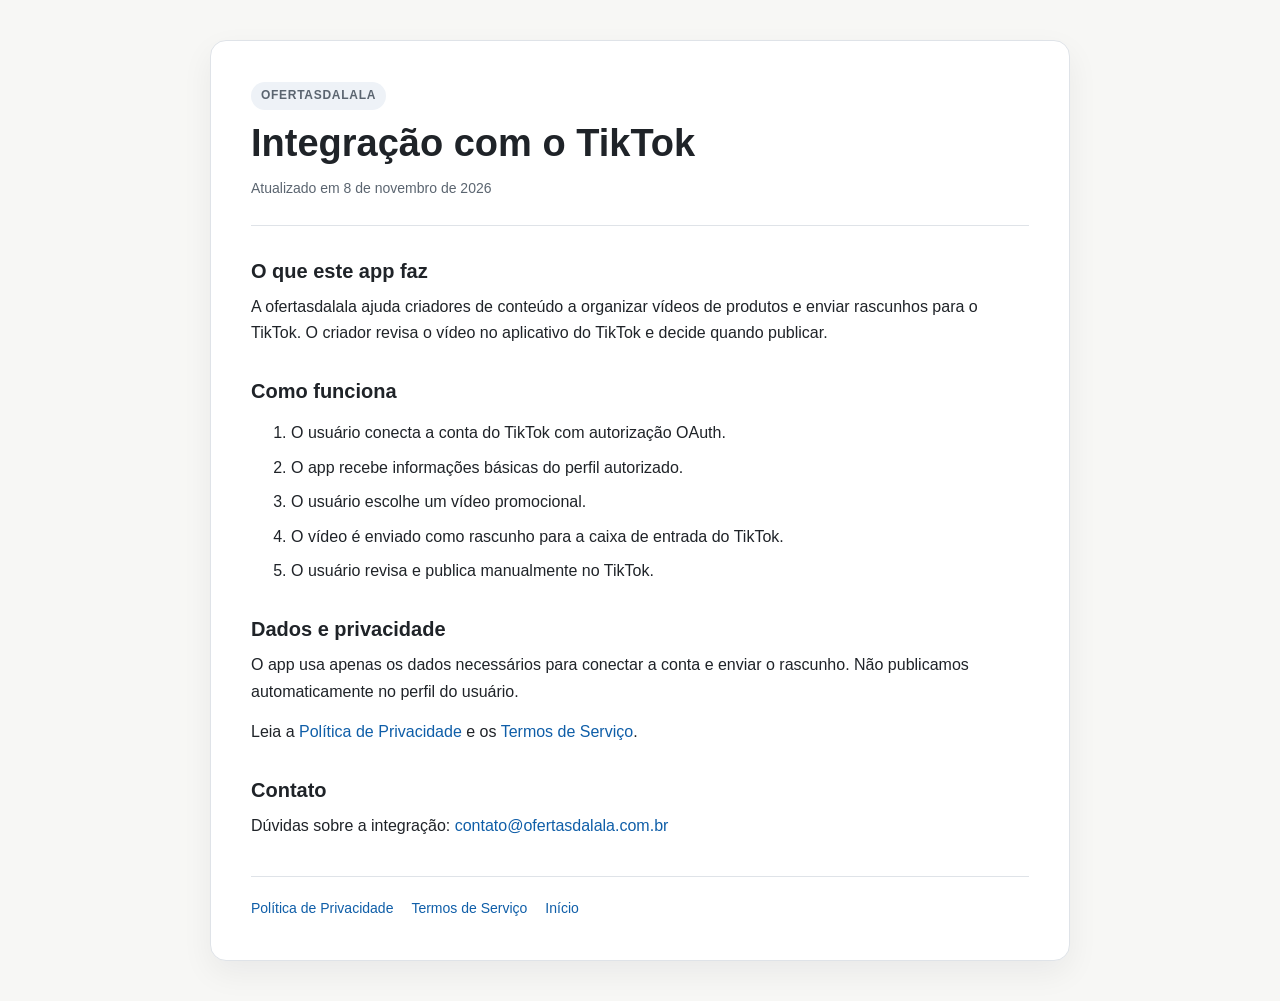
==== index.html @ 961e6e82 "Add files via upload" ====
<!DOCTYPE html>
<html lang="pt-BR">
<head>
  <meta charset="utf-8">
  <meta name="viewport" content="width=device-width, initial-scale=1">
  <title>ofertasdalala | Integração TikTok</title>
  <meta name="description" content="Ferramenta da ofertasdalala para preparar e enviar rascunhos de vídeos promocionais ao TikTok.">
  <link rel="stylesheet" href="style.css">
</head>
<body>
  <main class="pagina">
    <header class="cabecalho">
      <p class="selo">ofertasdalala</p>
      <h1>Integração com o TikTok</h1>
      <p class="atualizado">Atualizado em 8 de novembro de 2026</p>
    </header>

    <section>
      <h2>O que este app faz</h2>
      <p>
        A ofertasdalala ajuda criadores de conteúdo a organizar vídeos de produtos
        e enviar rascunhos para o TikTok. O criador revisa o vídeo no aplicativo do
        TikTok e decide quando publicar.
      </p>
    </section>

    <section>
      <h2>Como funciona</h2>
      <ol>
        <li>O usuário conecta a conta do TikTok com autorização OAuth.</li>
        <li>O app recebe informações básicas do perfil autorizado.</li>
        <li>O usuário escolhe um vídeo promocional.</li>
        <li>O vídeo é enviado como rascunho para a caixa de entrada do TikTok.</li>
        <li>O usuário revisa e publica manualmente no TikTok.</li>
      </ol>
    </section>

    <section>
      <h2>Dados e privacidade</h2>
      <p>
        O app usa apenas os dados necessários para conectar a conta e enviar o
        rascunho. Não publicamos automaticamente no perfil do usuário.
      </p>
      <p>
        Leia a <a href="politica.html">Política de Privacidade</a> e os
        <a href="termos.html">Termos de Serviço</a>.
      </p>
    </section>

    <section>
      <h2>Contato</h2>
      <p>
        Dúvidas sobre a integração:
        <a href="mailto:contato@ofertasdalala.com.br">contato@ofertasdalala.com.br</a>
      </p>
    </section>

    <footer class="rodape">
      <a href="politica.html">Política de Privacidade</a>
      <a href="termos.html">Termos de Serviço</a>
      <a href="https://ofertasdalala.github.io/tiktok/">Início</a>
    </footer>
  </main>
</body>
</html>
---- style.css ----
:root {
  color-scheme: light;
  --fundo: #f7f7f5;
  --texto: #1f2328;
  --suave: #5b6570;
  --borda: #dfe3e8;
  --destaque: #111827;
  --link: #0f5ea8;
}

* {
  box-sizing: border-box;
}

body {
  margin: 0;
  background: var(--fundo);
  color: var(--texto);
  font-family: "Segoe UI", Roboto, Helvetica, Arial, sans-serif;
  line-height: 1.65;
}

.pagina {
  width: min(860px, calc(100% - 32px));
  margin: 40px auto;
  background: #ffffff;
  border: 1px solid var(--borda);
  border-radius: 16px;
  padding: 40px;
  box-shadow: 0 12px 32px rgba(15, 23, 42, 0.06);
}

.cabecalho {
  border-bottom: 1px solid var(--borda);
  padding-bottom: 24px;
  margin-bottom: 28px;
}

.selo {
  display: inline-block;
  margin: 0 0 12px;
  padding: 4px 10px;
  border-radius: 999px;
  background: #eef2f7;
  color: var(--suave);
  font-size: 12px;
  font-weight: 700;
  letter-spacing: 0.06em;
  text-transform: uppercase;
}

h1 {
  margin: 0;
  font-size: clamp(28px, 4vw, 38px);
  line-height: 1.15;
}

h2 {
  margin: 32px 0 10px;
  font-size: 20px;
  line-height: 1.3;
}

p,
ul {
  margin: 0 0 14px;
}

ul {
  padding-left: 22px;
}

li {
  margin-bottom: 8px;
}

.atualizado {
  margin: 12px 0 0;
  color: var(--suave);
  font-size: 14px;
}

a {
  color: var(--link);
  text-decoration: none;
}

a:hover,
a:focus {
  text-decoration: underline;
}

strong {
  color: var(--destaque);
}

code {
  background: #f1f4f8;
  border-radius: 4px;
  padding: 1px 5px;
  font-size: 0.92em;
}

.rodape {
  display: flex;
  flex-wrap: wrap;
  gap: 18px;
  border-top: 1px solid var(--borda);
  margin-top: 36px;
  padding-top: 20px;
  font-size: 14px;
}

@media (max-width: 640px) {
  .pagina {
    margin: 16px auto;
    padding: 24px 20px;
    border-radius: 12px;
  }

  h1 {
    font-size: 28px;
  }

  h2 {
    font-size: 18px;
  }
}
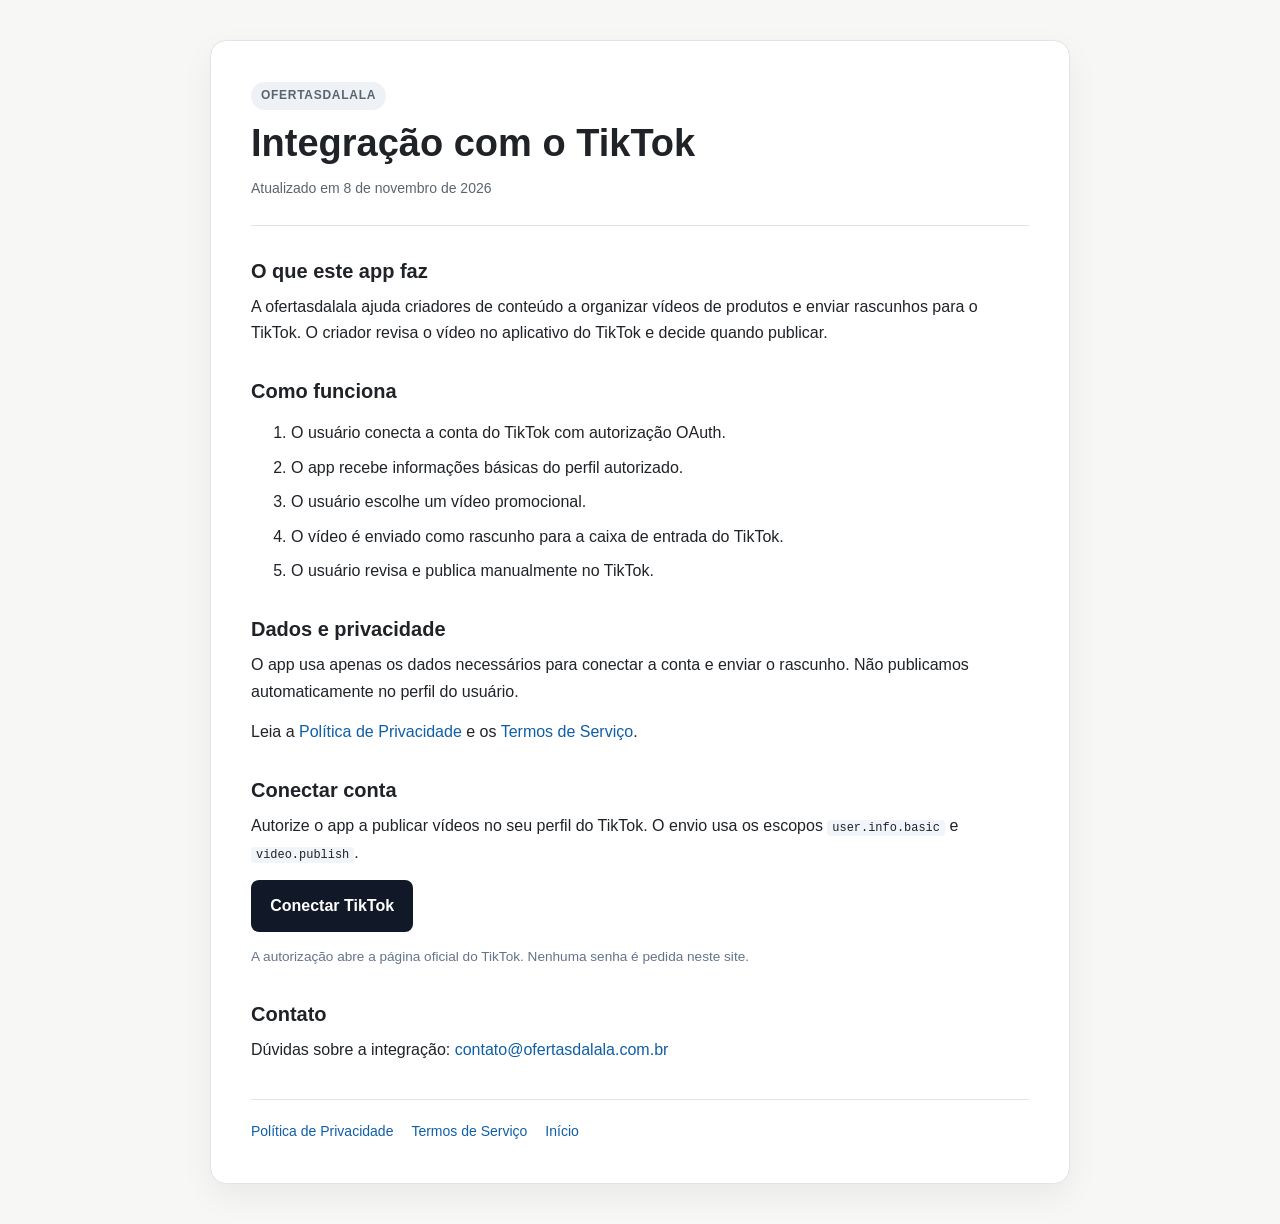
==== commit abb53f60: "Add files via upload" ====
--- a/index.html
+++ b/index.html
@@ -48,6 +48,21 @@
     </section>
 
     <section>
+      <h2>Conectar conta</h2>
+      <p>
+        Autorize o app a publicar vídeos no seu perfil do TikTok. O envio usa os
+        escopos <code>user.info.basic</code> e <code>video.publish</code>.
+      </p>
+      <p>
+        <a id="conectar" class="botao" href="#">Conectar TikTok</a>
+      </p>
+      <p class="aviso">
+        A autorização abre a página oficial do TikTok. Nenhuma senha é pedida
+        neste site.
+      </p>
+    </section>
+
+    <section>
       <h2>Contato</h2>
       <p>
         Dúvidas sobre a integração:
@@ -61,5 +76,20 @@
       <a href="https://ofertasdalala.github.io/tiktok/">Início</a>
     </footer>
   </main>
+
+  <script>
+    (() => {
+      const cliente = "sbaw8o228pvzmyu8tv";
+      const destino = "https://ofertasdalala.github.io/tiktok/callback/";
+      const estado = crypto.randomUUID();
+      const url = new URL("https://www.tiktok.com/v2/auth/authorize/");
+      url.searchParams.set("client_key", cliente);
+      url.searchParams.set("scope", "user.info.basic,video.publish");
+      url.searchParams.set("response_type", "code");
+      url.searchParams.set("redirect_uri", destino);
+      url.searchParams.set("state", estado);
+      document.getElementById("conectar").href = url.toString();
+    })();
+  </script>
 </body>
 </html>
--- a/style.css
+++ b/style.css
@@ -126,3 +126,22 @@
     font-size: 18px;
   }
 }
+
+.botao {
+  display: inline-block;
+  padding: 0.8rem 1.2rem;
+  border-radius: 0.5rem;
+  background: #111827;
+  color: #fff;
+  font-weight: 700;
+  text-decoration: none;
+}
+
+.botao:hover {
+  background: #374151;
+}
+
+.aviso {
+  font-size: 0.85rem;
+  color: #64748b;
+}
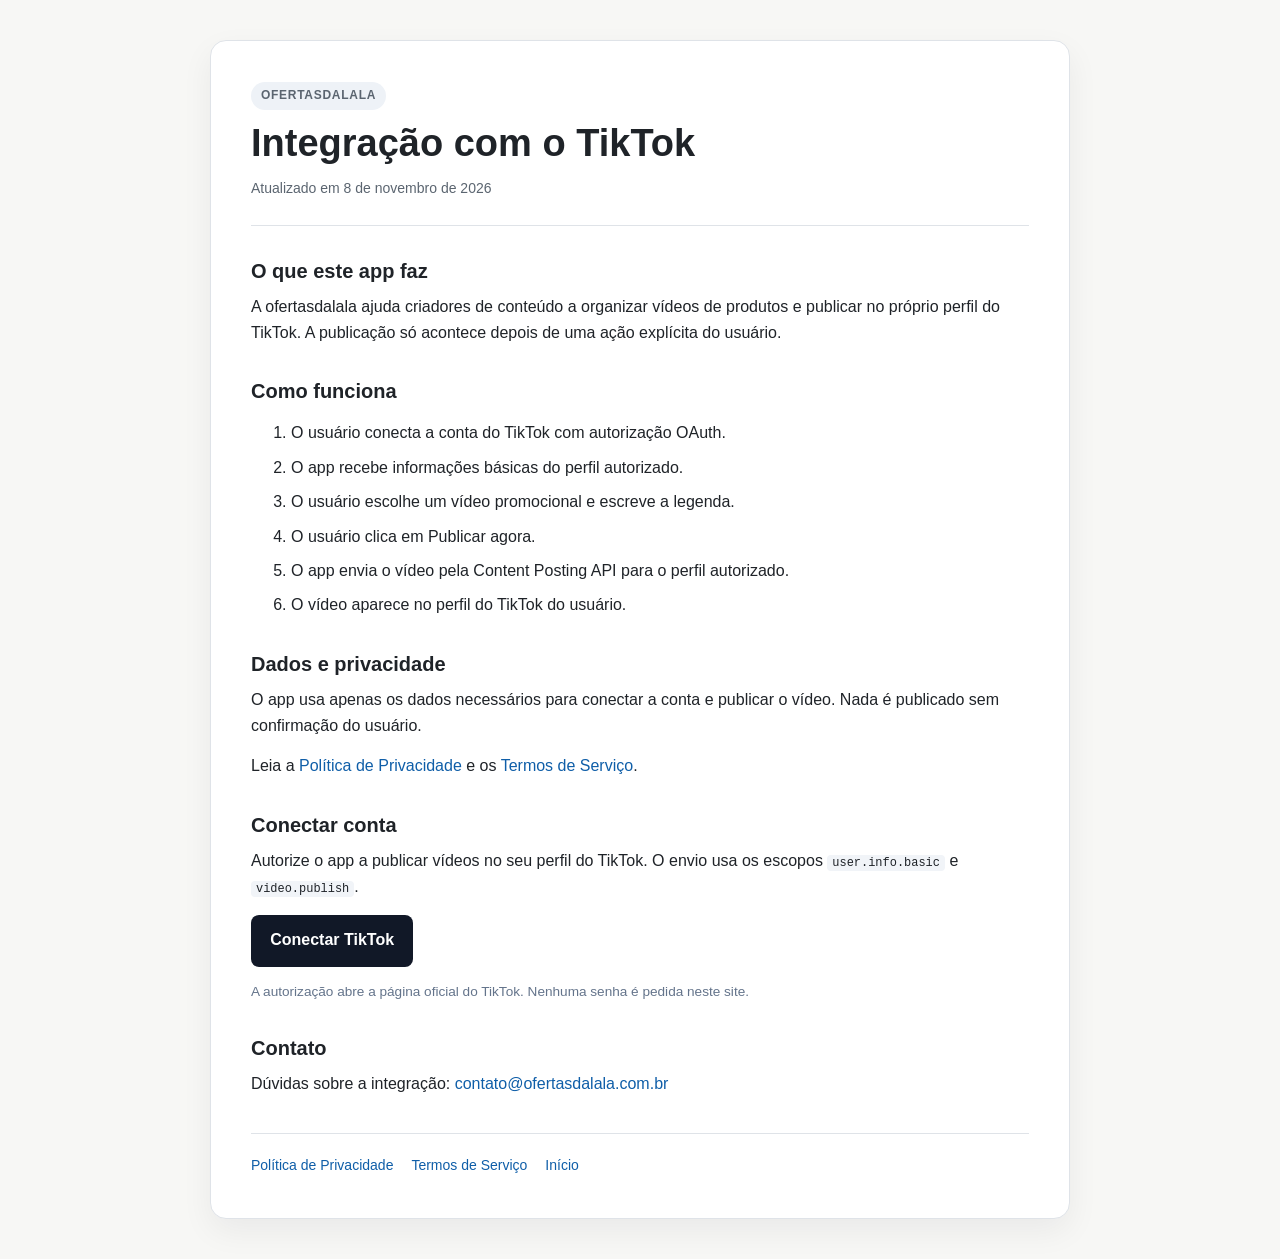
==== commit 63e9e4da: "Add files via upload" ====
--- a/index.html
+++ b/index.html
@@ -4,7 +4,7 @@
   <meta charset="utf-8">
   <meta name="viewport" content="width=device-width, initial-scale=1">
   <title>ofertasdalala | Integração TikTok</title>
-  <meta name="description" content="Ferramenta da ofertasdalala para preparar e enviar rascunhos de vídeos promocionais ao TikTok.">
+  <meta name="description" content="Ferramenta da ofertasdalala para publicar vídeos promocionais no perfil do TikTok com autorização do usuário.">
   <link rel="stylesheet" href="style.css">
 </head>
 <body>
@@ -19,8 +19,8 @@
       <h2>O que este app faz</h2>
       <p>
         A ofertasdalala ajuda criadores de conteúdo a organizar vídeos de produtos
-        e enviar rascunhos para o TikTok. O criador revisa o vídeo no aplicativo do
-        TikTok e decide quando publicar.
+        e publicar no próprio perfil do TikTok. A publicação só acontece depois de
+        uma ação explícita do usuário.
       </p>
     </section>
 
@@ -29,17 +29,18 @@
       <ol>
         <li>O usuário conecta a conta do TikTok com autorização OAuth.</li>
         <li>O app recebe informações básicas do perfil autorizado.</li>
-        <li>O usuário escolhe um vídeo promocional.</li>
-        <li>O vídeo é enviado como rascunho para a caixa de entrada do TikTok.</li>
-        <li>O usuário revisa e publica manualmente no TikTok.</li>
+        <li>O usuário escolhe um vídeo promocional e escreve a legenda.</li>
+        <li>O usuário clica em Publicar agora.</li>
+        <li>O app envia o vídeo pela Content Posting API para o perfil autorizado.</li>
+        <li>O vídeo aparece no perfil do TikTok do usuário.</li>
       </ol>
     </section>
 
     <section>
       <h2>Dados e privacidade</h2>
       <p>
-        O app usa apenas os dados necessários para conectar a conta e enviar o
-        rascunho. Não publicamos automaticamente no perfil do usuário.
+        O app usa apenas os dados necessários para conectar a conta e publicar o
+        vídeo. Nada é publicado sem confirmação do usuário.
       </p>
       <p>
         Leia a <a href="politica.html">Política de Privacidade</a> e os
